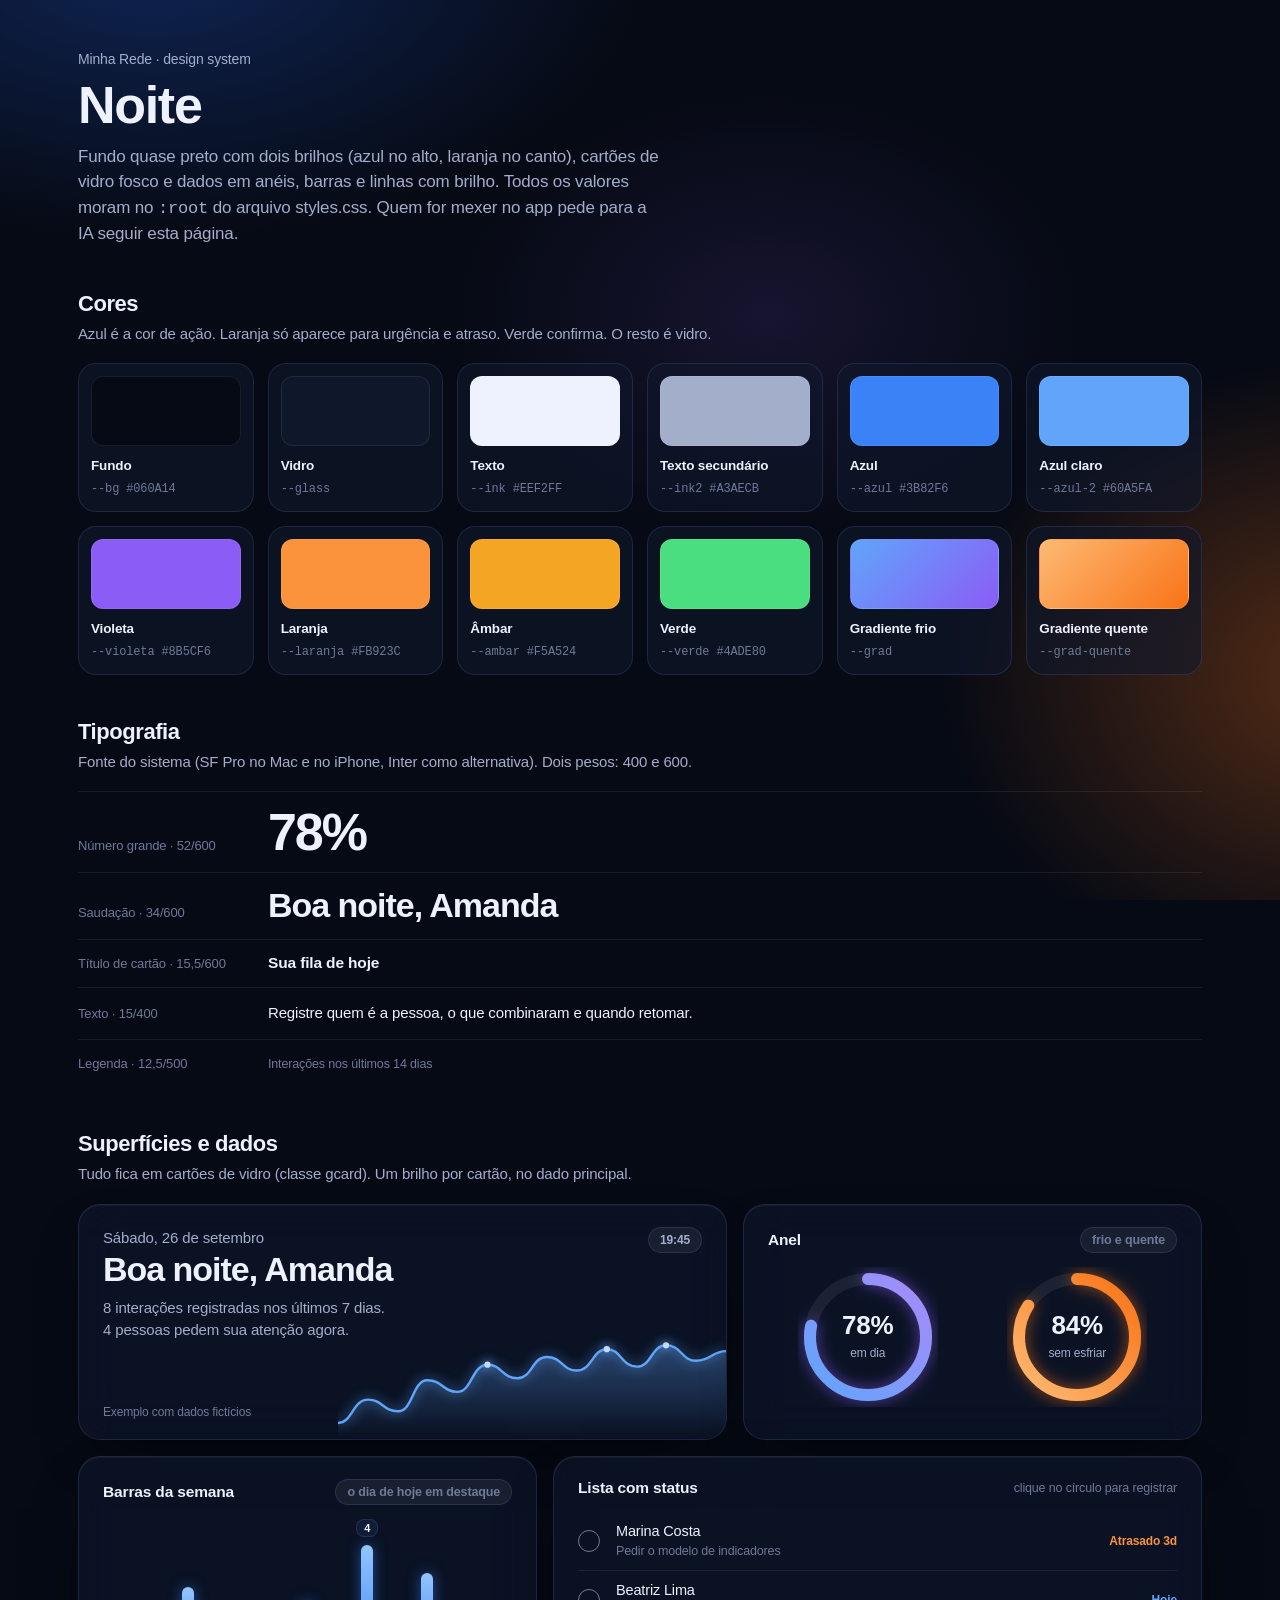
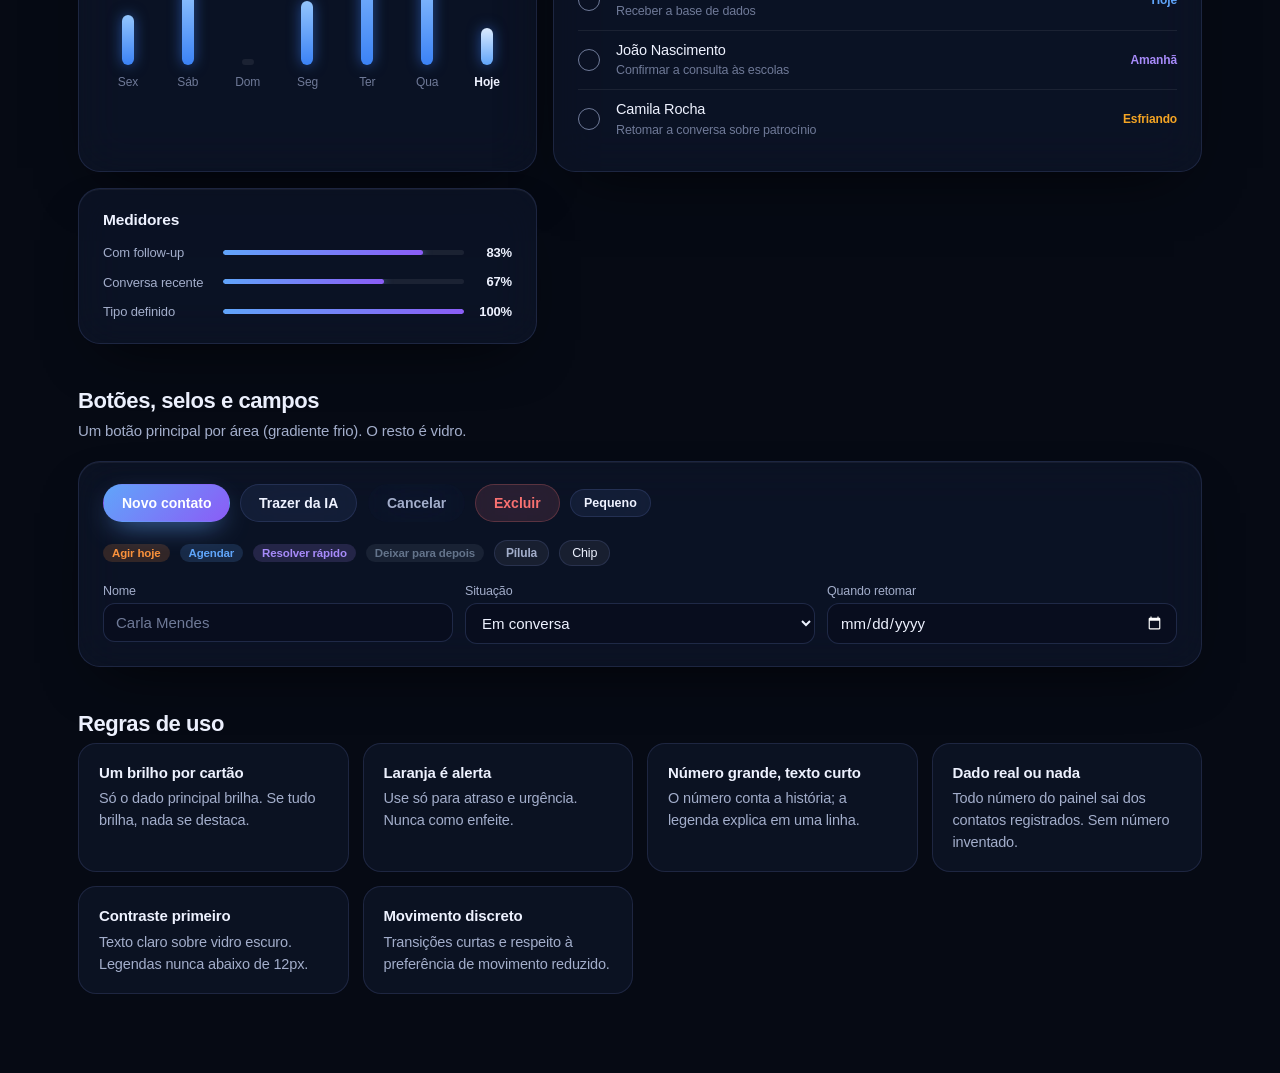
==== design-system.html @ fa43f3e1 "Design Noite, perfil da pessoa dona do app e mapa de conexões - Design system Noite com escolha de t" ====
<!doctype html>
<html lang="pt-BR">
<head>
<meta charset="utf-8">
<meta name="viewport" content="width=device-width, initial-scale=1">
<title>Design System Noite · Minha Rede</title>
<meta name="description" content="Cores, tipografia e componentes do app Minha Rede.">
<meta name="theme-color" content="#060A14">
<link rel="stylesheet" href="styles.css">
<style>
  .ds { max-width: 1180px; margin: 0 auto; padding: 48px 28px 80px; }
  .ds header { margin-bottom: 40px; }
  .ds header small { color: var(--ink2); font-size: 14px; }
  .ds header h1 { font-size: 52px; margin: 6px 0 10px; }
  .ds header p { color: var(--ink2); max-width: 62ch; font-size: 17px; margin: 0; }
  .ds section { margin-top: 44px; }
  .ds h2.sec { font: 600 22px var(--font-d); letter-spacing: -.02em; margin: 0 0 6px; }
  .ds p.sec { color: var(--ink2); margin: 0 0 18px; }
  .sw { display: grid; grid-template-columns: repeat(auto-fill, minmax(160px, 1fr)); gap: 14px; }
  .sw div { padding: 12px; border-radius: 18px; background: var(--glass); border: 1px solid var(--glass-line); }
  .sw i { display: block; height: 70px; border-radius: 12px; margin-bottom: 10px; border: 1px solid rgba(255, 255, 255, .08); }
  .sw b { display: block; font-size: 13.5px; }
  .sw code { font-size: 12px; color: var(--muted); }
  .tipos div { display: grid; grid-template-columns: 170px 1fr; gap: 20px; align-items: baseline; padding: 14px 0; border-top: 1px solid var(--sep); }
  .tipos span { color: var(--muted); font-size: 13px; }
  .demo { display: grid; grid-template-columns: repeat(12, minmax(0, 1fr)); gap: 16px; }
  .fila { display: flex; gap: 10px; flex-wrap: wrap; align-items: center; }
  .regras { display: grid; grid-template-columns: repeat(auto-fill, minmax(260px, 1fr)); gap: 14px; }
  .regras div { padding: 18px 20px; border-radius: 18px; background: var(--glass); border: 1px solid var(--glass-line); color: var(--ink2); font-size: 14.5px; }
  .regras b { display: block; color: var(--ink); font-size: 15px; margin-bottom: 4px; }
  @media (max-width: 760px) { .tipos div { grid-template-columns: 1fr; gap: 4px; } }
</style>
</head>
<body>
<div class="aurora" aria-hidden="true"></div>
<svg width="0" height="0" style="position:absolute" aria-hidden="true" focusable="false"><defs>
  <linearGradient id="gSpark" x1="0" y1="0" x2="0" y2="1"><stop offset="0" stop-color="#60A5FA" stop-opacity=".35"/><stop offset="1" stop-color="#60A5FA" stop-opacity="0"/></linearGradient>
  <linearGradient id="gRing" x1="0" y1="0" x2="1" y2="1"><stop offset="0" stop-color="#60A5FA"/><stop offset="1" stop-color="#A78BFA"/></linearGradient>
  <linearGradient id="gRingQ" x1="0" y1="0" x2="1" y2="1"><stop offset="0" stop-color="#FDBA74"/><stop offset="1" stop-color="#F97316"/></linearGradient>
</defs></svg>

<div class="ds">
  <header>
    <small>Minha Rede · design system</small>
    <h1>Noite</h1>
    <p>Fundo quase preto com dois brilhos (azul no alto, laranja no canto), cartões de vidro fosco e dados em anéis, barras e linhas com brilho. Todos os valores moram no <code>:root</code> do arquivo styles.css. Quem for mexer no app pede para a IA seguir esta página.</p>
  </header>

  <section>
    <h2 class="sec">Cores</h2>
    <p class="sec">Azul é a cor de ação. Laranja só aparece para urgência e atraso. Verde confirma. O resto é vidro.</p>
    <div class="sw">
      <div><i style="background:#060A14"></i><b>Fundo</b><code>--bg #060A14</code></div>
      <div><i style="background:rgba(17,25,46,.9)"></i><b>Vidro</b><code>--glass</code></div>
      <div><i style="background:#EEF2FF"></i><b>Texto</b><code>--ink #EEF2FF</code></div>
      <div><i style="background:#A3AECB"></i><b>Texto secundário</b><code>--ink2 #A3AECB</code></div>
      <div><i style="background:#3B82F6"></i><b>Azul</b><code>--azul #3B82F6</code></div>
      <div><i style="background:#60A5FA"></i><b>Azul claro</b><code>--azul-2 #60A5FA</code></div>
      <div><i style="background:#8B5CF6"></i><b>Violeta</b><code>--violeta #8B5CF6</code></div>
      <div><i style="background:#FB923C"></i><b>Laranja</b><code>--laranja #FB923C</code></div>
      <div><i style="background:#F5A524"></i><b>Âmbar</b><code>--ambar #F5A524</code></div>
      <div><i style="background:#4ADE80"></i><b>Verde</b><code>--verde #4ADE80</code></div>
      <div><i style="background:linear-gradient(135deg,#60A5FA,#8B5CF6)"></i><b>Gradiente frio</b><code>--grad</code></div>
      <div><i style="background:linear-gradient(135deg,#FDBA74,#F97316)"></i><b>Gradiente quente</b><code>--grad-quente</code></div>
    </div>
  </section>

  <section>
    <h2 class="sec">Tipografia</h2>
    <p class="sec">Fonte do sistema (SF Pro no Mac e no iPhone, Inter como alternativa). Dois pesos: 400 e 600.</p>
    <div class="tipos">
      <div><span>Número grande · 52/600</span><b style="font:600 52px/1 var(--font-d);letter-spacing:-.04em">78%</b></div>
      <div><span>Saudação · 34/600</span><b style="font:600 34px/1.1 var(--font-d);letter-spacing:-.03em">Boa noite, Amanda</b></div>
      <div><span>Título de cartão · 15,5/600</span><b style="font:600 15.5px var(--font)">Sua fila de hoje</b></div>
      <div><span>Texto · 15/400</span><p style="margin:0">Registre quem é a pessoa, o que combinaram e quando retomar.</p></div>
      <div><span>Legenda · 12,5/500</span><p style="margin:0;font-size:12.5px;color:var(--muted)">Interações nos últimos 14 dias</p></div>
    </div>
  </section>

  <section>
    <h2 class="sec">Superfícies e dados</h2>
    <p class="sec">Tudo fica em cartões de vidro (classe gcard). Um brilho por cartão, no dado principal.</p>
    <div class="demo">
      <article class="gcard s7 saud">
        <span class="pill">19:45</span>
        <small>Sábado, 26 de setembro</small>
        <h2>Boa noite, Amanda</h2>
        <p>8 interações registradas nos últimos 7 dias. 4 pessoas pedem sua atenção agora.</p>
        <span class="spark-leg">Exemplo com dados fictícios</span>
        <svg class="spark" viewBox="0 0 400 120" aria-hidden="true"><path class="a" d="M0,104 C15,104 15,80 31,80 C46,80 46,92 62,92 C77,92 77,60 92,60 C108,60 108,72 123,72 C138,72 138,44 154,44 C169,44 169,58 185,58 C200,58 200,36 215,36 C231,36 231,50 246,50 C262,50 262,28 277,28 C292,28 292,46 308,46 C323,46 323,24 338,24 C354,24 354,40 369,40 C385,40 385,30 400,30 L400,120 L0,120 Z"/><path class="l" d="M0,104 C15,104 15,80 31,80 C46,80 46,92 62,92 C77,92 77,60 92,60 C108,60 108,72 123,72 C138,72 138,44 154,44 C169,44 169,58 185,58 C200,58 200,36 215,36 C231,36 231,50 246,50 C262,50 262,28 277,28 C292,28 292,46 308,46 C323,46 323,24 338,24 C354,24 354,40 369,40 C385,40 385,30 400,30"/><circle cx="154" cy="44" r="3.2"/><circle cx="277" cy="28" r="3.2"/><circle cx="338" cy="24" r="3.2"/></svg>
      </article>
      <article class="gcard s5">
        <div class="gc-h"><h2>Anel</h2><span class="pill">frio e quente</span></div>
        <div class="fila" style="justify-content:space-around">
          <div class="ring-wrap"><svg class="ring" viewBox="0 0 140 140" aria-hidden="true"><circle class="trilho" cx="70" cy="70" r="58"/><circle class="valor" cx="70" cy="70" r="58" stroke-dasharray="284.3 364.4"/></svg><div class="centro"><b>78%</b><span>em dia</span></div></div>
          <div class="ring-wrap"><svg class="ring quente" viewBox="0 0 140 140" aria-hidden="true"><circle class="trilho" cx="70" cy="70" r="58"/><circle class="valor" cx="70" cy="70" r="58" stroke-dasharray="306.1 364.4"/></svg><div class="centro"><b>84%</b><span>sem esfriar</span></div></div>
        </div>
      </article>
      <article class="gcard s5">
        <div class="gc-h"><h2>Barras da semana</h2><span class="pill">o dia de hoje em destaque</span></div>
        <div class="barras">
          <div class="barra"><i style="height:50px"></i><span>Sex</span></div>
          <div class="barra"><i style="height:78px"></i><span>Sáb</span></div>
          <div class="barra zero"><i style="height:6px"></i><span>Dom</span></div>
          <div class="barra"><i style="height:64px"></i><span>Seg</span></div>
          <div class="barra"><em>4</em><i style="height:120px"></i><span>Ter</span></div>
          <div class="barra"><i style="height:92px"></i><span>Qua</span></div>
          <div class="barra hoje"><i style="height:37px"></i><span>Hoje</span></div>
        </div>
      </article>
      <article class="gcard s7">
        <div class="gc-h"><h2>Lista com status</h2><span>clique no círculo para registrar</span></div>
        <ul class="tarefas">
          <li class="q-agir"><button class="ok" type="button" aria-label="Exemplo"></button><div><b>Marina Costa</b><small>Pedir o modelo de indicadores</small></div><span class="st atrasado">Atrasado 3d</span></li>
          <li class="q-rapido"><button class="ok" type="button" aria-label="Exemplo"></button><div><b>Beatriz Lima</b><small>Receber a base de dados</small></div><span class="st hoje">Hoje</span></li>
          <li class="q-agir"><button class="ok" type="button" aria-label="Exemplo"></button><div><b>João Nascimento</b><small>Confirmar a consulta às escolas</small></div><span class="st breve">Amanhã</span></li>
          <li class="q-agir"><button class="ok" type="button" aria-label="Exemplo"></button><div><b>Camila Rocha</b><small>Retomar a conversa sobre patrocínio</small></div><span class="st esfria">Esfriando</span></li>
        </ul>
      </article>
      <article class="gcard s5">
        <div class="gc-h"><h2>Medidores</h2></div>
        <div class="medidor"><span>Com follow-up</span><div><i style="width:83%"></i></div><b>83%</b></div>
        <div class="medidor"><span>Conversa recente</span><div><i style="width:67%"></i></div><b>67%</b></div>
        <div class="medidor"><span>Tipo definido</span><div><i style="width:100%"></i></div><b>100%</b></div>
      </article>
    </div>
  </section>

  <section>
    <h2 class="sec">Botões, selos e campos</h2>
    <p class="sec">Um botão principal por área (gradiente frio). O resto é vidro.</p>
    <div class="gcard" style="display:grid;gap:18px">
      <div class="fila"><button class="btn primary" type="button">Novo contato</button><button class="btn" type="button">Trazer da IA</button><button class="btn ghost" type="button">Cancelar</button><button class="btn danger" type="button">Excluir</button><button class="btn sm" type="button">Pequeno</button></div>
      <div class="fila"><span class="badge q-agir">Agir hoje</span><span class="badge q-agendar">Agendar</span><span class="badge q-rapido">Resolver rápido</span><span class="badge q-depois">Deixar para depois</span><span class="pill">Pílula</span><span class="chip">Chip</span></div>
      <div class="grid3"><label class="campo"><span>Nome</span><input placeholder="Carla Mendes"></label><label class="campo"><span>Situação</span><select><option>Em conversa</option></select></label><label class="campo"><span>Quando retomar</span><input type="date"></label></div>
    </div>
  </section>

  <section>
    <h2 class="sec">Regras de uso</h2>
    <div class="regras">
      <div><b>Um brilho por cartão</b>Só o dado principal brilha. Se tudo brilha, nada se destaca.</div>
      <div><b>Laranja é alerta</b>Use só para atraso e urgência. Nunca como enfeite.</div>
      <div><b>Número grande, texto curto</b>O número conta a história; a legenda explica em uma linha.</div>
      <div><b>Dado real ou nada</b>Todo número do painel sai dos contatos registrados. Sem número inventado.</div>
      <div><b>Contraste primeiro</b>Texto claro sobre vidro escuro. Legendas nunca abaixo de 12px.</div>
      <div><b>Movimento discreto</b>Transições curtas e respeito à preferência de movimento reduzido.</div>
    </div>
  </section>
</div>
</body>
</html>
---- styles.css ----
/*
  Minha Rede · design system "Noite"
  Fundo quase preto com brilhos (azul no alto, laranja no canto), cartões de vidro fosco,
  dados em anéis, barras e linhas com brilho. Os tokens ficam no :root; veja design-system.html.
*/
:root {
  /* Base */
  --bg: #060A14;
  --glass: rgba(17, 25, 46, .58);
  --glass-2: rgba(26, 37, 66, .6);
  --glass-line: rgba(140, 162, 255, .14);
  --ink: #EEF2FF;
  --ink2: #A3AECB;
  --muted: #6F7A98;
  --sep: rgba(255, 255, 255, .07);
  --fill: rgba(255, 255, 255, .06);

  /* Cores de destaque */
  --azul: #3B82F6;
  --azul-2: #60A5FA;
  --violeta: #8B5CF6;
  --laranja: #FB923C;
  --ambar: #F5A524;
  --verde: #4ADE80;
  --coral: #F87171;
  --cinza: #64748B;
  --grad: linear-gradient(135deg, #60A5FA, #8B5CF6);
  --grad-quente: linear-gradient(135deg, #FDBA74, #F97316);

  /* Aliases usados pelo app */
  --tint: var(--azul-2);
  --tint-soft: rgba(59, 130, 246, .16);
  --card: var(--glass);
  --field: rgba(8, 13, 28, .65);
  --field-line: rgba(140, 162, 255, .18);
  --red: var(--coral);

  --shadow: 0 24px 60px -28px rgba(0, 0, 0, .8), inset 0 1px 0 rgba(255, 255, 255, .05);
  --blur: blur(22px) saturate(140%);
  --r: 22px;
  --font: -apple-system, BlinkMacSystemFont, "SF Pro Text", "Inter", "Segoe UI", Roboto, sans-serif;
  --font-d: -apple-system, BlinkMacSystemFont, "SF Pro Display", "Inter", "Segoe UI", Roboto, sans-serif;

  /* Superfícies que mudam entre escuro e claro */
  --scheme: dark;
  --side-bg: rgba(10, 15, 30, .6);
  --dlg-bg: rgba(12, 18, 36, .92);
  --dlg-h-bg: rgba(12, 18, 36, .85);
  --sub-bg: rgba(255, 255, 255, .03);
  --ico-base: #0C1224;
  --trilho: rgba(255, 255, 255, .07);
  --toast-bg: rgba(20, 30, 56, .92);
  --opt-bg: #0E1528;
  --aurora-1: rgba(37, 99, 235, .30);
  --aurora-2: rgba(249, 115, 22, .32);
  --aurora-3: rgba(139, 92, 246, .12);
}

/* Modo claro: mesmo desenho, fundo de dia */
:root[data-tema="claro"] {
  --bg: #EEF1F7;
  --glass: rgba(255, 255, 255, .74);
  --glass-2: rgba(255, 255, 255, .92);
  --glass-line: rgba(30, 50, 110, .12);
  --ink: #0E1530;
  --ink2: #4A5575;
  --muted: #76809C;
  --sep: rgba(14, 21, 48, .08);
  --fill: rgba(14, 21, 48, .05);
  --azul-2: #2563EB;
  --tint: #2563EB;
  --tint-soft: rgba(37, 99, 235, .1);
  --field: #FFFFFF;
  --field-line: rgba(14, 21, 48, .15);
  --shadow: 0 1px 2px rgba(14, 21, 48, .05), 0 14px 36px -18px rgba(14, 21, 48, .24);
  --scheme: light;
  --side-bg: rgba(255, 255, 255, .72);
  --dlg-bg: rgba(255, 255, 255, .97);
  --dlg-h-bg: rgba(255, 255, 255, .9);
  --sub-bg: rgba(14, 21, 48, .03);
  --ico-base: #FFFFFF;
  --trilho: rgba(14, 21, 48, .08);
  --toast-bg: rgba(255, 255, 255, .97);
  --opt-bg: #FFFFFF;
  --aurora-1: rgba(59, 130, 246, .20);
  --aurora-2: rgba(249, 115, 22, .16);
  --aurora-3: rgba(139, 92, 246, .08);
}

* { box-sizing: border-box; }
html { color-scheme: var(--scheme); }
body {
  margin: 0; min-height: 100vh; background: var(--bg); color: var(--ink);
  font: 400 15px/1.5 var(--font); letter-spacing: -.01em; -webkit-font-smoothing: antialiased;
}
:focus-visible { outline: 2px solid var(--azul-2); outline-offset: 2px; }
svg { flex: none; }

/* Fundo com brilhos */
.aurora {
  position: fixed; inset: 0; z-index: -1; pointer-events: none;
  background:
    radial-gradient(55% 45% at 12% -5%, var(--aurora-1), transparent 70%),
    radial-gradient(45% 50% at 105% 75%, var(--aurora-2), transparent 70%),
    radial-gradient(35% 35% at 60% 35%, var(--aurora-3), transparent 70%),
    var(--bg);
}

/* Superfície de vidro (padrão de todos os cartões) */
.gcard, .lista, .tabela, .quad, .regra, .painel, .vazio, .feed, .metric, .kcard, .bloco > .nada {
  background: var(--glass); border: 1px solid var(--glass-line); border-radius: var(--r);
  backdrop-filter: var(--blur); -webkit-backdrop-filter: var(--blur); box-shadow: var(--shadow);
}

/* Estrutura: barra lateral + conteúdo */
.shell { display: grid; grid-template-columns: 96px minmax(0, 1fr); min-height: 100vh; }
.side {
  position: sticky; top: 16px; align-self: start; margin: 16px 0 16px 16px; height: calc(100vh - 32px);
  display: flex; flex-direction: column; align-items: center; gap: 18px; padding: 18px 10px;
  background: var(--side-bg); border: 1px solid var(--glass-line); border-radius: 26px; backdrop-filter: var(--blur);
}
/* Sigla da pessoa dona do app, no alto da barra lateral (abre o perfil) */
.marca {
  appearance: none; border: 0; cursor: pointer; width: 44px; height: 44px; border-radius: 13px; flex: none;
  display: grid; place-items: center; background: var(--grad); color: #fff;
  font: 700 16px/1 var(--font-d); letter-spacing: .02em; box-shadow: 0 8px 24px -8px rgba(96, 165, 250, .6);
  transition: transform .15s, box-shadow .15s;
}
.marca:hover { transform: translateY(-1px); box-shadow: 0 10px 28px -8px rgba(139, 92, 246, .75); }
.marca svg { width: 22px; height: 22px; fill: none; stroke: currentColor; stroke-width: 1.8; stroke-linecap: round; }
.marca > span { width: 100%; height: 100%; display: grid; place-items: center; border-radius: inherit; overflow: hidden; }
.marca img, .sigla-g img, .foto-perfil img { display: block; width: 100%; height: 100%; object-fit: cover; }
.foto-linha { display: flex; gap: 16px; align-items: center; margin-bottom: 16px; }
.foto-linha small { display: block; color: var(--muted); font-size: 12.5px; margin-top: 6px; }
.foto-perfil { width: 72px; height: 72px; flex: none; border-radius: 20px; overflow: hidden; display: grid; place-items: center; background: var(--grad); color: #fff; font: 700 24px/1 var(--font-d); box-shadow: 0 10px 28px -10px rgba(96, 165, 250, .8); }
.tabs { display: flex; flex-direction: column; gap: 6px; width: 100%; }
.tabs button {
  position: relative; appearance: none; border: 0; background: transparent; color: var(--muted); cursor: pointer;
  display: flex; flex-direction: column; align-items: center; gap: 4px; padding: 10px 4px; border-radius: 14px;
  font: 500 11px var(--font); transition: color .15s, background .15s;
}
.tabs button svg { width: 22px; height: 22px; fill: none; stroke: currentColor; stroke-width: 1.8; stroke-linecap: round; stroke-linejoin: round; }
.tabs button:hover { color: var(--ink); background: var(--fill); }
.tabs button[aria-current="page"] { color: var(--azul-2); background: rgba(59, 130, 246, .16); box-shadow: inset 0 0 0 1px rgba(96, 165, 250, .25); }
.tabs button[aria-current="page"] svg { filter: drop-shadow(0 0 8px rgba(96, 165, 250, .7)); }
.n { position: absolute; top: 4px; right: 10px; display: inline-grid; place-items: center; min-width: 17px; height: 17px; padding: 0 4px; border-radius: 999px; background: var(--laranja); color: #1a0d02; font-size: 10.5px; font-weight: 700; }
.n:empty { display: none; }

.wrap { max-width: 1240px; width: 100%; padding: 0 28px 0 24px; }
header.top { display: flex; justify-content: space-between; align-items: center; gap: 20px; flex-wrap: wrap; padding: 30px 0 22px; }
.vol { display: block; color: var(--ink2); font: 500 13px var(--font); }
h1 { font: 600 30px/1.1 var(--font-d); letter-spacing: -.025em; margin: 2px 0 0; }
.sub { display: none; }
.actions, .row { display: flex; gap: 10px; align-items: center; flex-wrap: wrap; }

/* Botões e chips */
.btn {
  appearance: none; display: inline-flex; align-items: center; gap: 6px; cursor: pointer; text-decoration: none;
  border: 1px solid var(--glass-line); background: var(--glass-2); color: var(--ink); backdrop-filter: var(--blur);
  font: 600 14px var(--font); padding: 10px 18px; border-radius: 999px; transition: filter .15s, transform .1s, box-shadow .15s;
}
.btn:hover { filter: brightness(1.12); }
.btn:active { transform: scale(.97); }
.btn.primary { border-color: transparent; background: var(--grad); color: #fff; box-shadow: 0 10px 28px -10px rgba(96, 165, 250, .8); }
.btn.ghost { background: transparent; border-color: transparent; color: var(--ink2); }
.btn.ghost:hover { background: var(--fill); color: var(--ink); }
.btn.danger { background: rgba(248, 113, 113, .12); border-color: rgba(248, 113, 113, .25); color: var(--coral); }
.btn.sm { padding: 6px 13px; font-size: 12.5px; }
.chip {
  display: inline-flex; align-items: center; border: 1px solid var(--glass-line); background: var(--fill); color: var(--ink);
  border-radius: 999px; padding: 5px 12px; font: 500 12.5px var(--font); cursor: pointer; text-decoration: none; white-space: nowrap;
}
.chip:hover { border-color: rgba(96, 165, 250, .5); color: var(--azul-2); }

/* Cores por quadrante */
.q-agir { --qc: var(--laranja); }
.q-agendar { --qc: var(--azul-2); }
.q-rapido { --qc: #A78BFA; }
.q-depois { --qc: var(--cinza); }
.badge { display: inline-block; font: 600 11.5px var(--font); padding: 3px 9px; border-radius: 999px; color: var(--qc); background: color-mix(in srgb, var(--qc) 16%, transparent); }
.avatar {
  flex: none; width: 42px; height: 42px; border-radius: 50%; display: grid; place-items: center;
  font: 600 14px var(--font-d); color: #fff;
  background: radial-gradient(circle at 30% 25%, color-mix(in srgb, var(--qc, var(--cinza)) 65%, #fff), var(--qc, var(--cinza)) 70%);
  box-shadow: 0 0 0 3px rgba(255, 255, 255, .04), 0 6px 18px -6px var(--qc, transparent);
}
.avatar.sm { width: 30px; height: 30px; font-size: 11.5px; }
.avatar.lg { width: 66px; height: 66px; font-size: 23px; }

/* Painel da tela Hoje */
.dash { display: grid; grid-template-columns: repeat(12, minmax(0, 1fr)); gap: 16px; }
.gcard { padding: 22px 24px; position: relative; overflow: hidden; }
.s8 { grid-column: span 8; } .s7 { grid-column: span 7; } .s5 { grid-column: span 5; } .s4 { grid-column: span 4; } .s3 { grid-column: span 3; }
.gc-h { display: flex; justify-content: space-between; align-items: center; gap: 10px; margin-bottom: 14px; }
.gc-h h2 { margin: 0; font: 600 15.5px var(--font); letter-spacing: -.01em; }
.gc-h span { color: var(--muted); font-size: 12.5px; }
.pill { font: 600 12px var(--font); padding: 5px 11px; border-radius: 999px; background: var(--fill); border: 1px solid var(--glass-line); color: var(--ink2); }

.saud small { color: var(--ink2); font-size: 15px; }
.saud h2 { margin: 2px 0 8px; font: 600 34px/1.1 var(--font-d); letter-spacing: -.03em; }
.saud p { margin: 0; color: var(--ink2); max-width: 34ch; position: relative; z-index: 1; }
.saud .pill { position: absolute; top: 22px; right: 24px; }
.saud { min-height: 236px; }
.spark { position: absolute; right: 0; bottom: 0; width: 60%; height: auto; max-height: 150px; }
.spark-leg { position: absolute; left: 24px; bottom: 18px; font-size: 12px; color: var(--muted); }
.spark path.l { fill: none; stroke: var(--azul-2); stroke-width: 2.5; filter: drop-shadow(0 0 6px rgba(96, 165, 250, .9)); }
.spark path.a { fill: url(#gSpark); }
.spark circle { fill: #BFDBFE; filter: drop-shadow(0 0 5px rgba(96, 165, 250, 1)); }

.anel { display: grid; grid-template-columns: 1fr auto; align-items: center; gap: 10px; }
.anel .num { font: 600 52px/1 var(--font-d); letter-spacing: -.04em; }
.anel .num small { font-size: 26px; color: var(--ink2); margin-left: 2px; }
.anel .leg { color: var(--ink2); margin: 6px 0 18px; }
.anel .mini-n { display: flex; gap: 26px; }
.anel .mini-n div span { display: block; color: var(--muted); font-size: 12.5px; }
.anel .mini-n div b { font: 600 22px var(--font-d); }
.ring { width: 140px; height: 140px; transform: rotate(-90deg); }
.ring circle { fill: none; stroke-width: 12; }
.ring .trilho { stroke: var(--trilho); }
.ring .valor { stroke: url(#gRing); stroke-linecap: round; filter: drop-shadow(0 0 8px rgba(139, 92, 246, .6)); }
.ring.quente .valor { stroke: url(#gRingQ); filter: drop-shadow(0 0 8px rgba(249, 115, 22, .6)); }
.ring-wrap { position: relative; display: grid; place-items: center; }
.ring-wrap .centro { position: absolute; text-align: center; }
.ring-wrap .centro b { display: block; font: 600 26px var(--font-d); }
.ring-wrap .centro span { font-size: 12px; color: var(--ink2); }

.tarefas { list-style: none; margin: 0; padding: 0; }
.tarefas li { display: grid; grid-template-columns: 26px minmax(0, 1fr) auto; gap: 12px; align-items: center; padding: 9px 0; border-top: 1px solid var(--sep); cursor: pointer; }
.tarefas li:first-child { border-top: 0; }
.tarefas .ok { width: 22px; height: 22px; border-radius: 50%; border: 1.6px solid var(--muted); background: transparent; cursor: pointer; padding: 0; }
.tarefas .ok:hover { border-color: var(--azul-2); background: rgba(96, 165, 250, .15); }
.tarefas b { display: block; font-weight: 500; font-size: 14.5px; white-space: nowrap; overflow: hidden; text-overflow: ellipsis; }
.tarefas small { display: block; color: var(--muted); font-size: 12.5px; white-space: nowrap; overflow: hidden; text-overflow: ellipsis; }
.st { font: 600 12px var(--font); white-space: nowrap; }
.st.atrasado { color: var(--laranja); } .st.hoje { color: var(--azul-2); } .st.breve { color: #A78BFA; } .st.esfria { color: var(--ambar); } .st.ok { color: var(--verde); }

.barras { display: grid; grid-template-columns: repeat(7, 1fr); gap: 10px; align-items: end; height: 170px; margin-top: 8px; }
.barra { display: flex; flex-direction: column; align-items: center; gap: 8px; height: 100%; justify-content: flex-end; position: relative; }
.barra i { width: 12px; border-radius: 999px; background: linear-gradient(180deg, #93C5FD, #3B82F6); box-shadow: 0 0 14px rgba(59, 130, 246, .55); min-height: 6px; }
.barra.zero i { background: var(--trilho); box-shadow: none; }
.barra.hoje i { background: linear-gradient(180deg, #DBEAFE, #60A5FA); }
.barra span { font-size: 12px; color: var(--muted); }
.barra.hoje span { color: var(--ink); font-weight: 600; }
.barra em { font: 600 11px var(--font); font-style: normal; color: var(--ink); background: var(--glass-2); border: 1px solid var(--glass-line); padding: 2px 7px; border-radius: 8px; }

.eventos { list-style: none; margin: 0; padding: 0; }
.eventos li { display: grid; grid-template-columns: 46px minmax(0, 1fr) 10px; gap: 14px; align-items: center; padding: 10px 0; border-top: 1px solid var(--sep); cursor: pointer; }
.eventos li:first-child { border-top: 0; }
.eventos .dt { text-align: center; }
.eventos .dt b { display: block; font: 600 20px/1 var(--font-d); }
.eventos .dt span { font-size: 10.5px; color: var(--muted); letter-spacing: .08em; }
.eventos b.nm { display: block; font-weight: 600; font-size: 14.5px; }
.eventos small { color: var(--muted); font-size: 12.5px; }
.eventos .dot { width: 8px; height: 8px; border-radius: 50%; background: var(--qc); box-shadow: 0 0 10px var(--qc); }

.saude .ring-wrap { margin: 2px auto 16px; }
.medidor { display: grid; grid-template-columns: 110px 1fr 38px; gap: 10px; align-items: center; margin-top: 10px; font-size: 13px; color: var(--ink2); }
.medidor div { height: 5px; border-radius: 999px; background: var(--trilho); overflow: hidden; }
.medidor div i { display: block; height: 100%; border-radius: 999px; background: var(--grad); box-shadow: 0 0 10px rgba(96, 165, 250, .6); }
.medidor b { text-align: right; color: var(--ink); font-weight: 600; }

.atalhos-g { display: grid; grid-template-columns: repeat(3, 1fr); gap: 12px; }
.atalho { appearance: none; display: flex; flex-direction: column; align-items: center; gap: 8px; background: none; border: 0; color: var(--ink2); font: 500 12px var(--font); cursor: pointer; padding: 0; }
.atalho i { width: 52px; height: 52px; border-radius: 16px; display: grid; place-items: center; background: var(--fill); border: 1px solid var(--glass-line); color: var(--ink); }
.atalho i svg { width: 22px; height: 22px; fill: none; stroke: currentColor; stroke-width: 1.8; stroke-linecap: round; stroke-linejoin: round; }
.atalho:hover i { border-color: rgba(96, 165, 250, .5); color: var(--azul-2); box-shadow: 0 0 18px -4px rgba(96, 165, 250, .6); }

/* Blocos e listas das outras telas */
.metrics { display: grid; grid-template-columns: repeat(4, minmax(0, 1fr)); gap: 14px; margin-bottom: 26px; }
.metric { padding: 16px 18px; }
.metric span { font: 500 12.5px var(--font); color: var(--ink2); }
.metric b { display: block; font: 600 38px/1.1 var(--font-d); letter-spacing: -.03em; margin-top: 4px; }
.metric.hot b { color: var(--laranja); }
.bloco { margin-bottom: 34px; }
.bloco-h h2 { font: 600 22px/1.2 var(--font-d); letter-spacing: -.02em; margin: 0; }
.bloco-h p { color: var(--ink2); margin: 4px 0 14px; }
.lista { overflow: hidden; }
.card {
  display: grid; grid-template-columns: auto minmax(0, 1fr) auto; gap: 14px; align-items: start; cursor: pointer;
  padding: 16px 20px; border-bottom: 1px solid var(--sep); transition: background .15s;
}
.card:last-child { border-bottom: 0; }
.card:hover { background: var(--fill); }
.linha1 { display: flex; align-items: center; gap: 8px; flex-wrap: wrap; }
.card h3 { margin: 0; font: 600 16px var(--font); }
.meta { margin: 1px 0 0; color: var(--ink2); font-size: 14px; }
.why { margin: 6px 0 0; color: var(--muted); font-size: 12.5px; }
.next { margin: 8px 0 0; font-size: 14px; }
.next span { font-weight: 600; color: var(--azul-2); margin-right: 6px; }
.next span::after { content: ":"; }
.quick { display: flex; flex-direction: column; gap: 6px; align-items: flex-end; }

.regra { display: flex; gap: 16px; align-items: center; justify-content: space-between; flex-wrap: wrap; padding: 16px 20px; margin-bottom: 14px; color: var(--ink2); font-size: 14px; }
.regra p { margin: 0; max-width: 78ch; }
.regra b { color: var(--ink); font-weight: 600; }
.matriz { display: grid; grid-template-columns: 1fr 1fr; gap: 14px; }
.quad { padding: 18px 20px 12px; min-height: 200px; }
.quad-h { display: flex; align-items: baseline; gap: 8px; flex-wrap: wrap; margin-bottom: 6px; }
.quad-h h3 { font: 600 19px var(--font-d); letter-spacing: -.02em; margin: 0; }
.quad-h h3::before { content: ""; display: inline-block; width: 9px; height: 9px; border-radius: 50%; background: var(--qc); box-shadow: 0 0 10px var(--qc); margin-right: 9px; vertical-align: 2px; }
.quad-h span { color: var(--muted); font-size: 12.5px; }
.quad-h b { margin-left: auto; font: 600 22px var(--font-d); color: var(--qc); }
.mini { display: flex; gap: 12px; align-items: center; width: 100%; padding: 10px 0; text-align: left; font: inherit; color: var(--ink); cursor: pointer; background: transparent; border: 0; border-top: 1px solid var(--sep); }
.mini:hover b { color: var(--azul-2); }
.mini b { display: block; font-size: 14.5px; font-weight: 600; }
.mini small { display: block; color: var(--muted); font-size: 12.5px; }

.filtros { display: grid; grid-template-columns: minmax(0, 1fr) 190px 190px auto; gap: 10px; align-items: center; margin-bottom: 14px; }
.tabela { overflow: hidden; }
.tr { display: grid; grid-template-columns: minmax(0, 2.2fr) 1.1fr 1.3fr 1fr 1.2fr; gap: 12px; align-items: center; width: 100%; padding: 12px 20px; border: 0; border-bottom: 1px solid var(--sep); background: transparent; color: var(--ink); font: inherit; font-size: 14px; text-align: left; cursor: pointer; }
.tr:last-child { border-bottom: 0; }
.tr:hover { background: var(--fill); }
.th { cursor: default; color: var(--muted); font-size: 12px; font-weight: 500; }
.th:hover { background: transparent; }
.pessoa { display: flex; gap: 12px; align-items: center; min-width: 0; }
.pessoa b { display: block; font-weight: 600; }
.pessoa small { display: block; color: var(--muted); font-size: 12.5px; white-space: nowrap; overflow: hidden; text-overflow: ellipsis; }

/* Campos */
input, select, textarea { width: 100%; font: 400 15px var(--font); color: var(--ink); background: var(--field); border: 1px solid var(--field-line); border-radius: 12px; padding: 10px 12px; transition: border-color .15s, box-shadow .15s; }
textarea { resize: vertical; min-height: 72px; }
input:focus, select:focus, textarea:focus { outline: none; border-color: var(--azul-2); box-shadow: 0 0 0 4px rgba(59, 130, 246, .18); }
input::placeholder, textarea::placeholder { color: var(--muted); }
input[type=date] { color-scheme: var(--scheme); }
select option { background: var(--opt-bg); }
.campo { display: block; }
.campo > span { display: block; font: 500 12.5px var(--font); color: var(--ink2); margin-bottom: 5px; }
.campo em { color: var(--coral); font-style: normal; }
.campo small { display: block; color: var(--muted); font-size: 12px; margin-top: 4px; }
.grid2 { display: grid; grid-template-columns: 1fr 1fr; gap: 12px; }
.grid3 { display: grid; grid-template-columns: repeat(3, minmax(0, 1fr)); gap: 12px; }
fieldset { border: 0; padding: 0; margin: 0 0 24px; min-width: 0; }
legend { font: 600 18px var(--font-d); letter-spacing: -.02em; margin-bottom: 10px; padding: 0; }
fieldset > .campo, fieldset > .grid2 + .campo { margin-top: 12px; }
.check { display: flex; gap: 10px; align-items: center; margin-top: 12px; font-size: 14px; color: var(--ink2); }
.check input { width: 18px; height: 18px; accent-color: var(--azul); }
.atalhos { display: flex; gap: 6px; flex-wrap: wrap; margin-top: 10px; }
.erro { color: var(--coral); font-size: 13.5px; margin: 6px 0 0; }
.erro:empty { display: none; }

/* Janela */
dialog { width: min(760px, calc(100vw - 24px)); max-height: calc(100vh - 40px); padding: 0; overflow: auto; color: var(--ink); background: var(--dlg-bg); border: 1px solid var(--glass-line); border-radius: 26px; backdrop-filter: var(--blur); box-shadow: 0 40px 100px rgba(0, 0, 0, .6); }
dialog::backdrop { background: rgba(2, 4, 10, .6); backdrop-filter: blur(6px); }
dialog.largo { width: min(1080px, calc(100vw - 24px)); }
.dlg-h { position: sticky; top: 0; z-index: 2; display: flex; justify-content: space-between; gap: 16px; align-items: flex-start; padding: 22px 24px 14px; border-bottom: 1px solid var(--sep); background: var(--dlg-h-bg); backdrop-filter: var(--blur); }
.dlg-h h2 { font: 600 28px/1.1 var(--font-d); letter-spacing: -.03em; margin: 4px 0 0; }
.dlg-b { padding: 18px 24px 6px; }
.dlg-f { display: flex; justify-content: flex-end; gap: 10px; flex-wrap: wrap; padding: 14px 24px 22px; }
.x { flex: none; appearance: none; width: 30px; height: 30px; border-radius: 50%; cursor: pointer; border: 1px solid var(--glass-line); background: var(--fill); color: var(--ink2); font-size: 18px; line-height: 1; }
.pessoa-h { display: flex; gap: 16px; align-items: center; }
.pessoa-h .meta { margin-top: 2px; }
.why.big { font-size: 14px; color: var(--ink2); margin: 0 0 14px; }
.concluir { border-radius: 18px; padding: 16px; margin: 18px 0; background: var(--sub-bg); border: 1px solid var(--glass-line); transition: box-shadow .3s; }
.concluir.pulse { box-shadow: 0 0 0 2px var(--azul-2), 0 0 30px -6px rgba(96, 165, 250, .7); }
.dlg-b h3 { font: 600 18px var(--font-d); letter-spacing: -.02em; margin: 0 0 4px; }
.concluir p { margin: 0 0 10px; color: var(--muted); font-size: 13.5px; }
.concluir .grid2 { margin: 10px 0 0; }
.concluir .btn { margin-top: 12px; }
.dados { display: grid; grid-template-columns: 170px minmax(0, 1fr); gap: 0; margin: 0 0 22px; font-size: 14px; background: var(--sub-bg); border: 1px solid var(--sep); border-radius: 14px; overflow: hidden; }
.dados dt, .dados dd { padding: 9px 14px; border-bottom: 1px solid var(--sep); }
.dados dt { color: var(--muted); }
.dados dd { margin: 0; white-space: pre-wrap; word-break: break-word; }
.dados dt:last-of-type, .dados dd:last-of-type { border-bottom: 0; }
.dados a { color: var(--azul-2); }
.passos { padding-left: 20px; margin: 0 0 16px; display: grid; gap: 10px; color: var(--ink2); }
.passos b { color: var(--ink); font-weight: 600; }
.passos .btn { margin-top: 8px; }

/* Tipos de interação */
.ti-reuniao { --tc: var(--azul-2); }
.ti-ligacao { --tc: var(--verde); }
.ti-whatsapp { --tc: #34D399; }
.ti-email { --tc: var(--laranja); }
.ti-linkedin { --tc: #38BDF8; }
.ti-evento { --tc: #A78BFA; }
.ti-cafe { --tc: #FBBF77; }
.ti-nota { --tc: #94A3B8; }
.ti-sistema { --tc: #64748B; }
.ti-inicio { --tc: var(--ambar); }

.tempo-h { display: flex; align-items: baseline; justify-content: space-between; margin: 24px 0 8px; }
.tempo-h h3 { margin: 0; }
.tempo-h span { color: var(--muted); font-size: 13px; }
.timeline { list-style: none; margin: 0; padding: 0; position: relative; }
.timeline::before { content: ""; position: absolute; left: 17px; top: 8px; bottom: 8px; width: 2px; background: linear-gradient(180deg, rgba(96, 165, 250, .4), rgba(255, 255, 255, .05)); }
.timeline li { position: relative; display: grid; grid-template-columns: 36px minmax(0, 1fr); gap: 12px; padding: 0 0 18px; }
.timeline .ico { position: relative; z-index: 1; width: 36px; height: 36px; border-radius: 50%; display: grid; place-items: center; color: var(--tc); background: color-mix(in srgb, var(--tc) 16%, var(--ico-base)); border: 1px solid color-mix(in srgb, var(--tc) 35%, transparent); box-shadow: 0 0 16px -4px var(--tc); }
.timeline .ico svg { width: 17px; height: 17px; }
.timeline .t-c { padding-top: 6px; min-width: 0; }
.t-h { display: flex; align-items: baseline; gap: 10px; flex-wrap: wrap; }
.t-h b { font-weight: 600; font-size: 14.5px; }
.t-h time { font-size: 12.5px; color: var(--muted); }
.t-c p { margin: 4px 0 0; font-size: 14px; background: var(--sub-bg); border: 1px solid var(--sep); border-radius: 12px; padding: 10px 12px; white-space: pre-wrap; word-break: break-word; }
.timeline li.sis { padding-bottom: 12px; }
.timeline li.sis .ico { height: 24px; background: transparent; border: 0; box-shadow: none; }
.timeline li.sis .t-c { padding-top: 2px; }
.timeline li.sis b { font-weight: 500; color: var(--ink2); font-size: 13.5px; }
.lnk { appearance: none; border: 0; background: none; color: var(--muted); font: 500 12px var(--font); cursor: pointer; padding: 0; margin-left: auto; opacity: 0; transition: opacity .15s; }
.timeline li:hover .lnk, .lnk:focus-visible { opacity: 1; }
.lnk:hover { color: var(--coral); }

.det-grid { display: grid; grid-template-columns: 330px minmax(0, 1fr); gap: 0; }
.det-lado { padding: 18px 22px 24px; border-right: 1px solid var(--sep); background: var(--sub-bg); }
.det-lado .campo { margin-bottom: 12px; }
.det-lado .acoes { margin-bottom: 14px; }
.det-lado .dados { grid-template-columns: 1fr; }
.det-lado .dados dt { border-bottom: 0; padding-bottom: 0; font-size: 12px; }
.det-lado .dados dd { padding-top: 2px; }
.det-fluxo { padding: 18px 24px 24px; min-width: 0; }
.det-fluxo .concluir { margin-top: 0; }
.seg-int { display: flex; flex-wrap: wrap; gap: 6px; margin: 8px 0 12px; }
.chip-int { appearance: none; display: inline-flex; align-items: center; gap: 6px; cursor: pointer; background: var(--fill); color: var(--ink); border: 1px solid var(--glass-line); border-radius: 999px; padding: 6px 12px 6px 9px; font: 500 12.5px var(--font); }
.chip-int svg { width: 15px; height: 15px; color: var(--tc); }
.chip-int.on { background: color-mix(in srgb, var(--tc) 22%, transparent); border-color: var(--tc); box-shadow: 0 0 16px -6px var(--tc); }
.grid-int { display: grid; grid-template-columns: minmax(0, 1fr) 170px; gap: 12px; align-items: start; margin-bottom: 12px; }
.ult { display: flex; gap: 6px; align-items: flex-start; margin: 6px 0 0; font-size: 13px; color: var(--ink2); }
.ult svg { width: 15px; height: 15px; color: var(--tc); margin-top: 2px; }
.ult span { overflow: hidden; display: -webkit-box; -webkit-line-clamp: 1; -webkit-box-orient: vertical; }

/* Funil */
.funil { display: grid; grid-auto-flow: column; grid-auto-columns: minmax(190px, 1fr); gap: 14px; overflow-x: auto; padding-bottom: 8px; }
.coluna { background: var(--sub-bg); border: 1px solid var(--sep); border-radius: 22px; padding: 12px; min-height: 340px; transition: background .15s, box-shadow .15s; }
.coluna.alvo { background: rgba(59, 130, 246, .1); box-shadow: inset 0 0 0 1px var(--azul-2), 0 0 30px -10px rgba(96, 165, 250, .8); }
.col-h { display: flex; align-items: baseline; justify-content: space-between; padding: 2px 4px 10px; }
.col-h h3 { margin: 0; font: 600 14px var(--font); }
.col-h b { font: 600 12px var(--font); color: var(--ink2); background: var(--fill); border-radius: 999px; padding: 1px 8px; }
.kcard { border-radius: 16px; padding: 12px; margin-bottom: 8px; cursor: grab; }
.kcard:active { cursor: grabbing; }
.kcard.arrastando { opacity: .45; }
.k-top { display: flex; gap: 10px; align-items: center; }
.k-top b { display: block; font-size: 14px; font-weight: 600; }
.k-top small { display: block; color: var(--muted); font-size: 12px; }
.kcard p { margin: 8px 0 0; font-size: 13px; color: var(--ink2); }
.k-pe { display: flex; justify-content: space-between; align-items: center; margin-top: 10px; }
.k-pe small { color: var(--muted); font-size: 12px; }
.vazia { color: var(--muted); font-size: 12.5px; text-align: center; border: 1.5px dashed var(--sep); border-radius: 14px; padding: 18px 8px; margin: 0; }

/* Atividades */
.filtros.f2 { grid-template-columns: 260px 220px; }
.feed { padding: 4px 0 8px; }
.dia { margin: 0; padding: 14px 20px 6px; font: 600 12.5px var(--font); color: var(--ink2); }
.dia span { color: var(--muted); font-weight: 400; margin-left: 6px; }
.feed-row { display: grid; grid-template-columns: 36px minmax(0, 1fr); gap: 12px; width: 100%; text-align: left; padding: 10px 20px; border: 0; background: transparent; color: var(--ink); font: inherit; cursor: pointer; }
.feed-row:hover { background: var(--fill); }
.feed-row .ico { width: 36px; height: 36px; border-radius: 50%; display: grid; place-items: center; color: var(--tc); background: color-mix(in srgb, var(--tc) 16%, var(--ico-base)); border: 1px solid color-mix(in srgb, var(--tc) 35%, transparent); }
.feed-row .ico svg { width: 17px; height: 17px; }
.f-c b { display: block; font-weight: 600; font-size: 14.5px; }
.f-c small { display: block; color: var(--muted); font-size: 12.5px; }
.f-t { display: block; margin-top: 4px; font-size: 14px; color: var(--ink2); }

/* Vazio, ajustes, rodapé */
.vazio { padding: 48px 40px; }
.vazio h2 { font: 600 clamp(30px, 4vw, 44px)/1.08 var(--font-d); letter-spacing: -.035em; margin: 0 0 12px; max-width: 18ch; }
.vazio p { color: var(--ink2); max-width: 50ch; margin: 0 0 24px; font-size: 17px; }
.nada { color: var(--muted); font-size: 14px; margin: 8px 0; }
.bloco > .nada { padding: 18px 20px; }
.painel { padding: 22px; }
.painel h3 { font: 600 18px var(--font-d); letter-spacing: -.02em; margin: 24px 0 10px; }
.painel h3:first-child { margin-top: 0; }
.presets { display: flex; gap: 8px; flex-wrap: wrap; margin-bottom: 14px; }
.tipo-linha { display: grid; grid-template-columns: minmax(0, 1fr) 160px auto; gap: 8px; margin-bottom: 8px; }
.foot { color: var(--muted); font-size: 12.5px; padding: 36px 0 32px; text-align: center; }

#toast { position: fixed; left: 50%; bottom: 28px; z-index: 20; transform: translate(-50%, 16px); opacity: 0; pointer-events: none; max-width: calc(100vw - 32px); padding: 11px 20px; border-radius: 999px; font-size: 14px; font-weight: 500; color: var(--ink); background: var(--toast-bg); border: 1px solid var(--glass-line); backdrop-filter: var(--blur); box-shadow: 0 16px 40px -12px rgba(0, 0, 0, .7); transition: opacity .25s, transform .25s; }
#toast.on { opacity: 1; transform: translate(-50%, 0); }

/* Escolha de aparência no topo: escuro ou claro */
.tema-sel { display: inline-flex; gap: 2px; padding: 4px; border-radius: 999px; background: var(--glass-2); border: 1px solid var(--glass-line); backdrop-filter: var(--blur); }
.tema-sel button { appearance: none; border: 0; background: transparent; color: var(--ink2); cursor: pointer; display: inline-flex; align-items: center; gap: 6px; padding: 6px 12px; border-radius: 999px; font: 600 13px var(--font); transition: background .15s, color .15s; }
.tema-sel button:hover { color: var(--ink); }
.tema-sel button[aria-pressed="true"] { background: var(--grad); color: #fff; box-shadow: 0 6px 18px -8px rgba(96, 165, 250, .9); }
.tema-sel svg { width: 16px; height: 16px; fill: none; stroke: currentColor; stroke-width: 1.9; stroke-linecap: round; stroke-linejoin: round; }
.foot a { color: var(--ink2); font-weight: 600; text-decoration: none; }
.foot a:hover { color: var(--azul-2); }
.s12 { grid-column: span 12; }
.s6 { grid-column: span 6; }

/* Círculo da fila marcado como feito */
.tarefas .ok { position: relative; transition: background .2s, border-color .2s; }
.tarefas .ok.feito { background: var(--verde); border-color: var(--verde); }
.tarefas .ok.feito::after { content: ""; position: absolute; left: 6px; top: 3px; width: 6px; height: 11px; border: solid #0B2B17; border-width: 0 2.5px 2.5px 0; transform: rotate(45deg); }
#toast.acao { pointer-events: auto; display: flex; gap: 14px; align-items: center; }
.toast-btn { appearance: none; border: 0; background: var(--azul-2); color: #fff; font: 600 13px var(--font); padding: 6px 12px; border-radius: 999px; cursor: pointer; }

/* A rede que se forma: fios finos, no jeito do gráfico do Obsidian, direto no vidro do cartão */
.rede-mapa { position: relative; margin: 4px -6px 0; }
.rede-mapa canvas { display: block; width: 100%; touch-action: manipulation; }
.legenda-rede { display: flex; gap: 18px; flex-wrap: wrap; align-items: center; font-size: 12.5px; color: var(--ink2); margin-top: 10px; }
.legenda-rede i { display: inline-block; width: 9px; height: 9px; border-radius: 50%; margin-right: 6px; vertical-align: 0; }
.legenda-rede .lp { background: linear-gradient(90deg, #A855F7, #60A5FA, #22D3EE); width: 20px; border-radius: 999px; height: 7px; }
.legenda-rede .lt { background: #67E8F9; }
.legenda-rede .le { background: #FDBA74; }
.legenda-rede .la { background: #4ADE80; }
.legenda-rede .dica { margin-left: auto; color: var(--muted); }
:root[data-tema="claro"] .legenda-rede .lp { background: linear-gradient(90deg, #9333EA, #2563EB, #0891B2); }
:root[data-tema="claro"] .legenda-rede .lt { background: #0891B2; }
:root[data-tema="claro"] .legenda-rede .le { background: #EA580C; }
:root[data-tema="claro"] .legenda-rede .la { background: #16A34A; }

/* Resumo do perfil (aba Ajustes) */
.perfil-resumo { display: grid; grid-template-columns: auto minmax(0, 1fr) auto; gap: 18px; align-items: start; }
.sigla-g { width: 64px; height: 64px; border-radius: 18px; overflow: hidden; display: grid; place-items: center; background: var(--grad); color: #fff; font: 700 22px/1 var(--font-d); box-shadow: 0 10px 28px -10px rgba(96, 165, 250, .8); }
.perfil-txt b { display: block; font: 600 19px var(--font-d); letter-spacing: -.02em; }
.perfil-txt small { display: block; color: var(--muted); font-size: 13px; margin-top: 2px; }
.perfil-txt p { color: var(--ink2); margin: 8px 0; font-size: 14.5px; }
.perfil-txt .temas { margin: 8px 0 4px; }

/* Pares e conexões */
.pares { list-style: none; margin: 0; padding: 0; }
.pares li { display: grid; grid-template-columns: 58px minmax(0, 1fr) auto; gap: 12px; align-items: center; padding: 10px 0; border-top: 1px solid var(--sep); }
.pares li:first-child { border-top: 0; }
.pares b { display: block; font-weight: 600; font-size: 14.5px; }
.pares small { display: block; color: var(--muted); font-size: 12.5px; }
.duo { display: flex; }
.duo .avatar + .avatar { margin-left: -10px; box-shadow: 0 0 0 2px var(--bg); }
.aviso { color: var(--muted); font-size: 12.5px; margin: 14px 4px 0; max-width: 92ch; }
.rel { display: grid; grid-template-columns: minmax(0, 1fr) auto; gap: 6px 10px; align-items: center; padding: 10px 0; border-top: 1px solid var(--sep); }
.rel-p { appearance: none; border: 0; background: none; color: var(--ink); cursor: pointer; display: flex; gap: 10px; align-items: center; font: 600 14px var(--font); padding: 0; text-align: left; }
.rel small { grid-column: 1 / -1; color: var(--muted); font-size: 12.5px; }
.aniv { display: grid; grid-template-columns: 90px minmax(0, 1fr); gap: 8px; }
.selo-arq { font: 600 11px var(--font); color: var(--muted); border: 1px solid var(--sep); border-radius: 999px; padding: 1px 7px; margin-left: 6px; }
.temas { display: flex; flex-wrap: wrap; gap: 6px; }
.check-inline { display: inline-flex; gap: 8px; align-items: center; color: var(--ink2); font-size: 13.5px; white-space: nowrap; }
.check-inline input { width: 16px; height: 16px; accent-color: var(--azul); }

/* Telas médias */
@media (max-width: 1080px) {
  .s8, .s7, .s6, .s5, .s4, .s3 { grid-column: span 12; }
  .spark { width: 55%; }
}

/* Celular: barra lateral vira barra inferior */
@media (max-width: 760px) {
  .shell { grid-template-columns: 1fr; }
  .side { position: fixed; top: auto; bottom: 10px; left: 10px; right: 10px; margin: 0; height: auto; z-index: 10; flex-direction: row; padding: 6px; border-radius: 22px; }
  .marca { display: none; }
  .perfil-resumo { grid-template-columns: auto minmax(0, 1fr); }
  .perfil-resumo > .btn { grid-column: 1 / -1; justify-self: start; }
  .tema-sel span { display: none; }
  .tema-sel button { padding: 7px 10px; }
  .tabs { flex-direction: row; justify-content: space-between; }
  .tabs button { flex: 1; padding: 8px 2px; font-size: 10px; }
  .wrap { padding: 0 16px 100px; }
  .saud h2 { font-size: 28px; }
  .spark { opacity: .5; }
  .metrics { grid-template-columns: 1fr 1fr; }
  .matriz { grid-template-columns: 1fr; }
  .card { grid-template-columns: auto minmax(0, 1fr); }
  .quick { grid-column: 1 / -1; flex-direction: row; flex-wrap: wrap; align-items: center; }
  .filtros, .filtros.f2 { grid-template-columns: 1fr; }
  .tr { grid-template-columns: minmax(0, 1fr) auto; }
  .tr > span:nth-child(2), .tr > span:nth-child(3), .tr > span:nth-child(4) { display: none; }
  .grid2, .grid3, .grid-int { grid-template-columns: 1fr; }
  .dados { grid-template-columns: 1fr; }
  .dados dt { border-bottom: 0; padding-bottom: 0; }
  .dlg-h, .dlg-b, .dlg-f { padding-left: 18px; padding-right: 18px; }
  .det-grid { grid-template-columns: 1fr; }
  .det-lado { border-right: 0; border-bottom: 1px solid var(--sep); }
  .tipo-linha { grid-template-columns: minmax(0, 1fr) 120px; }
  .tipo-linha .btn { grid-column: 1 / -1; justify-self: start; }
  .funil { grid-auto-columns: 78%; }
  #toast { bottom: 96px; }
}

@media (prefers-reduced-motion: reduce) { * { transition: none !important; } }
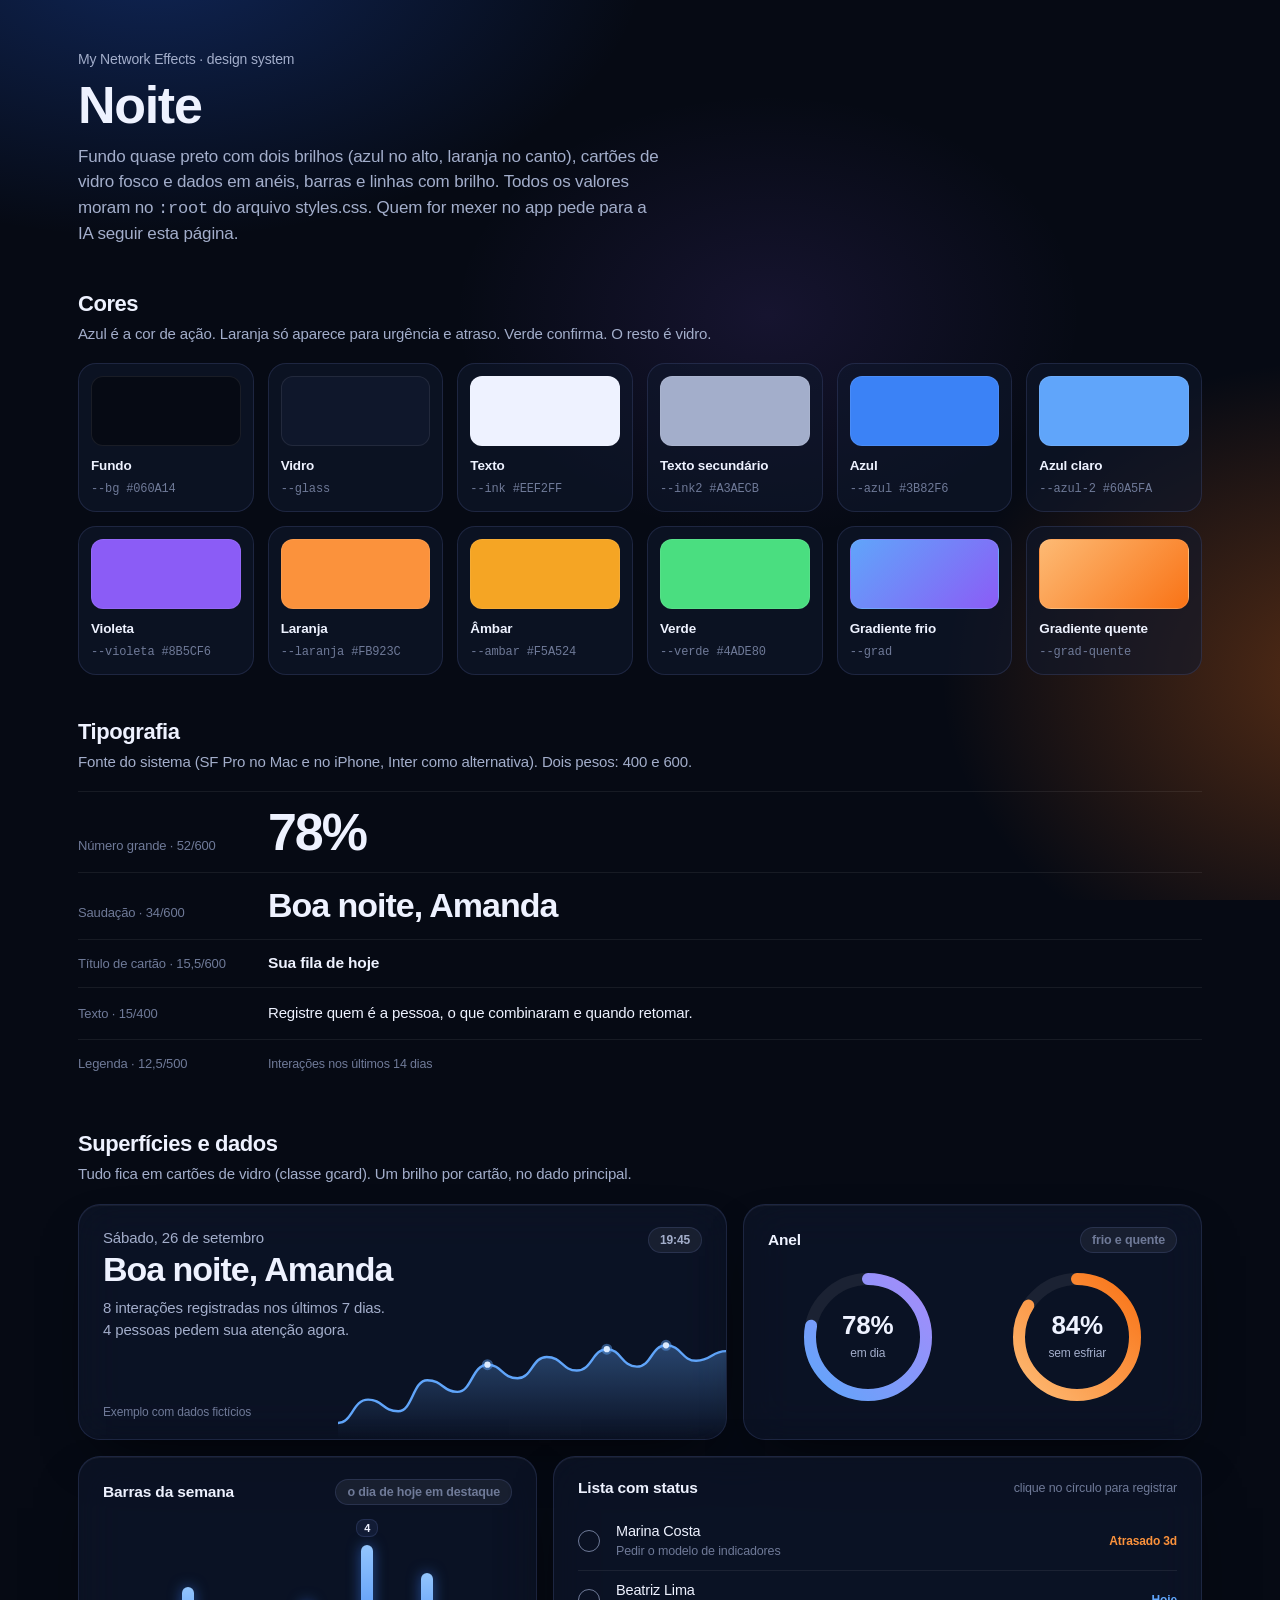
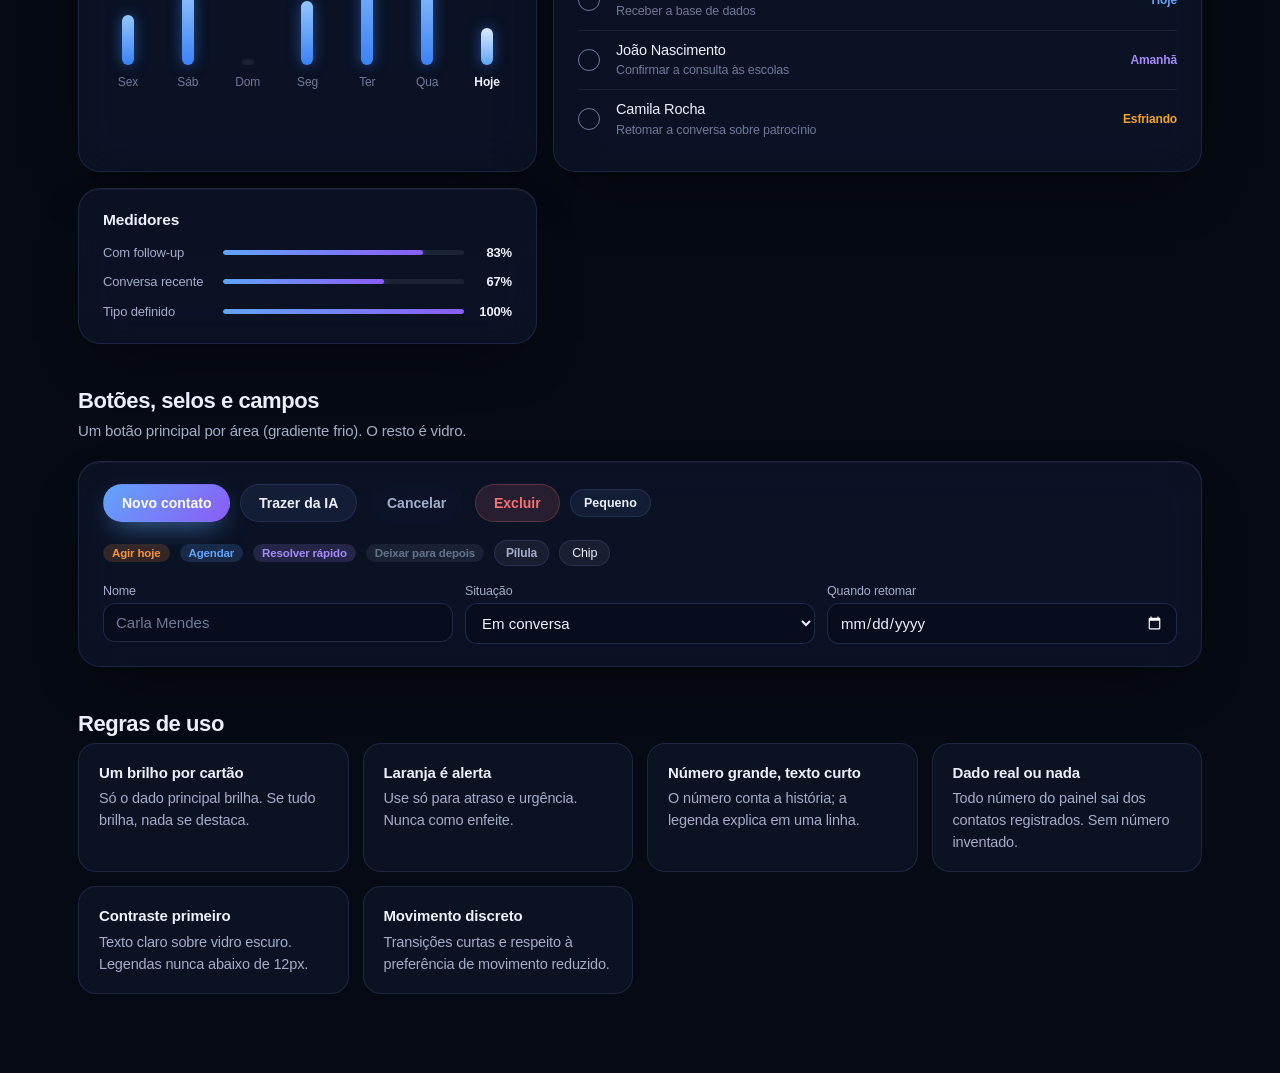
==== commit befefd92: "Novo nome: My Network Effects - Nome do app, ícone do celular e páginas trocados para My Network Eff" ====
--- a/design-system.html
+++ b/design-system.html
@@ -3,8 +3,8 @@
 <head>
 <meta charset="utf-8">
 <meta name="viewport" content="width=device-width, initial-scale=1">
-<title>Design System Noite · Minha Rede</title>
-<meta name="description" content="Cores, tipografia e componentes do app Minha Rede.">
+<title>Design System Noite · My Network Effects</title>
+<meta name="description" content="Cores, tipografia e componentes do app My Network Effects.">
 <meta name="theme-color" content="#060A14">
 <link rel="stylesheet" href="styles.css">
 <style>
@@ -41,7 +41,7 @@
 
 <div class="ds">
   <header>
-    <small>Minha Rede · design system</small>
+    <small>My Network Effects · design system</small>
     <h1>Noite</h1>
     <p>Fundo quase preto com dois brilhos (azul no alto, laranja no canto), cartões de vidro fosco e dados em anéis, barras e linhas com brilho. Todos os valores moram no <code>:root</code> do arquivo styles.css. Quem for mexer no app pede para a IA seguir esta página.</p>
   </header>
--- a/styles.css
+++ b/styles.css
@@ -203,9 +203,11 @@
 .saud { min-height: 236px; }
 .spark { position: absolute; right: 0; bottom: 0; width: 60%; height: auto; max-height: 150px; }
 .spark-leg { position: absolute; left: 24px; bottom: 18px; font-size: 12px; color: var(--muted); }
-.spark path.l { fill: none; stroke: var(--azul-2); stroke-width: 2.5; filter: drop-shadow(0 0 6px rgba(96, 165, 250, .9)); }
+.spark path.l { fill: none; stroke: var(--azul-2); stroke-width: 2.5; }
+.spark path.g { fill: none; stroke: var(--azul-2); stroke-width: 10; stroke-linecap: round; opacity: .16; }
 .spark path.a { fill: url(#gSpark); }
-.spark circle { fill: #BFDBFE; filter: drop-shadow(0 0 5px rgba(96, 165, 250, 1)); }
+.spark circle { fill: #DBEAFE; stroke: rgba(96, 165, 250, .45); stroke-width: 5; paint-order: stroke; }
+:root[data-tema="claro"] .spark circle { fill: #FFFFFF; stroke: #2563EB; stroke-width: 2.5; }
 
 .anel { display: grid; grid-template-columns: 1fr auto; align-items: center; gap: 10px; }
 .anel .num { font: 600 52px/1 var(--font-d); letter-spacing: -.04em; }
@@ -217,8 +219,9 @@
 .ring { width: 140px; height: 140px; transform: rotate(-90deg); }
 .ring circle { fill: none; stroke-width: 12; }
 .ring .trilho { stroke: var(--trilho); }
-.ring .valor { stroke: url(#gRing); stroke-linecap: round; filter: drop-shadow(0 0 8px rgba(139, 92, 246, .6)); }
-.ring.quente .valor { stroke: url(#gRingQ); filter: drop-shadow(0 0 8px rgba(249, 115, 22, .6)); }
+.ring .valor, .ring .brilho { stroke: url(#gRing); stroke-linecap: round; }
+.ring .brilho { stroke-width: 22; opacity: .16; }
+.ring.quente .valor, .ring.quente .brilho { stroke: url(#gRingQ); }
 .ring-wrap { position: relative; display: grid; place-items: center; }
 .ring-wrap .centro { position: absolute; text-align: center; }
 .ring-wrap .centro b { display: block; font: 600 26px var(--font-d); }
